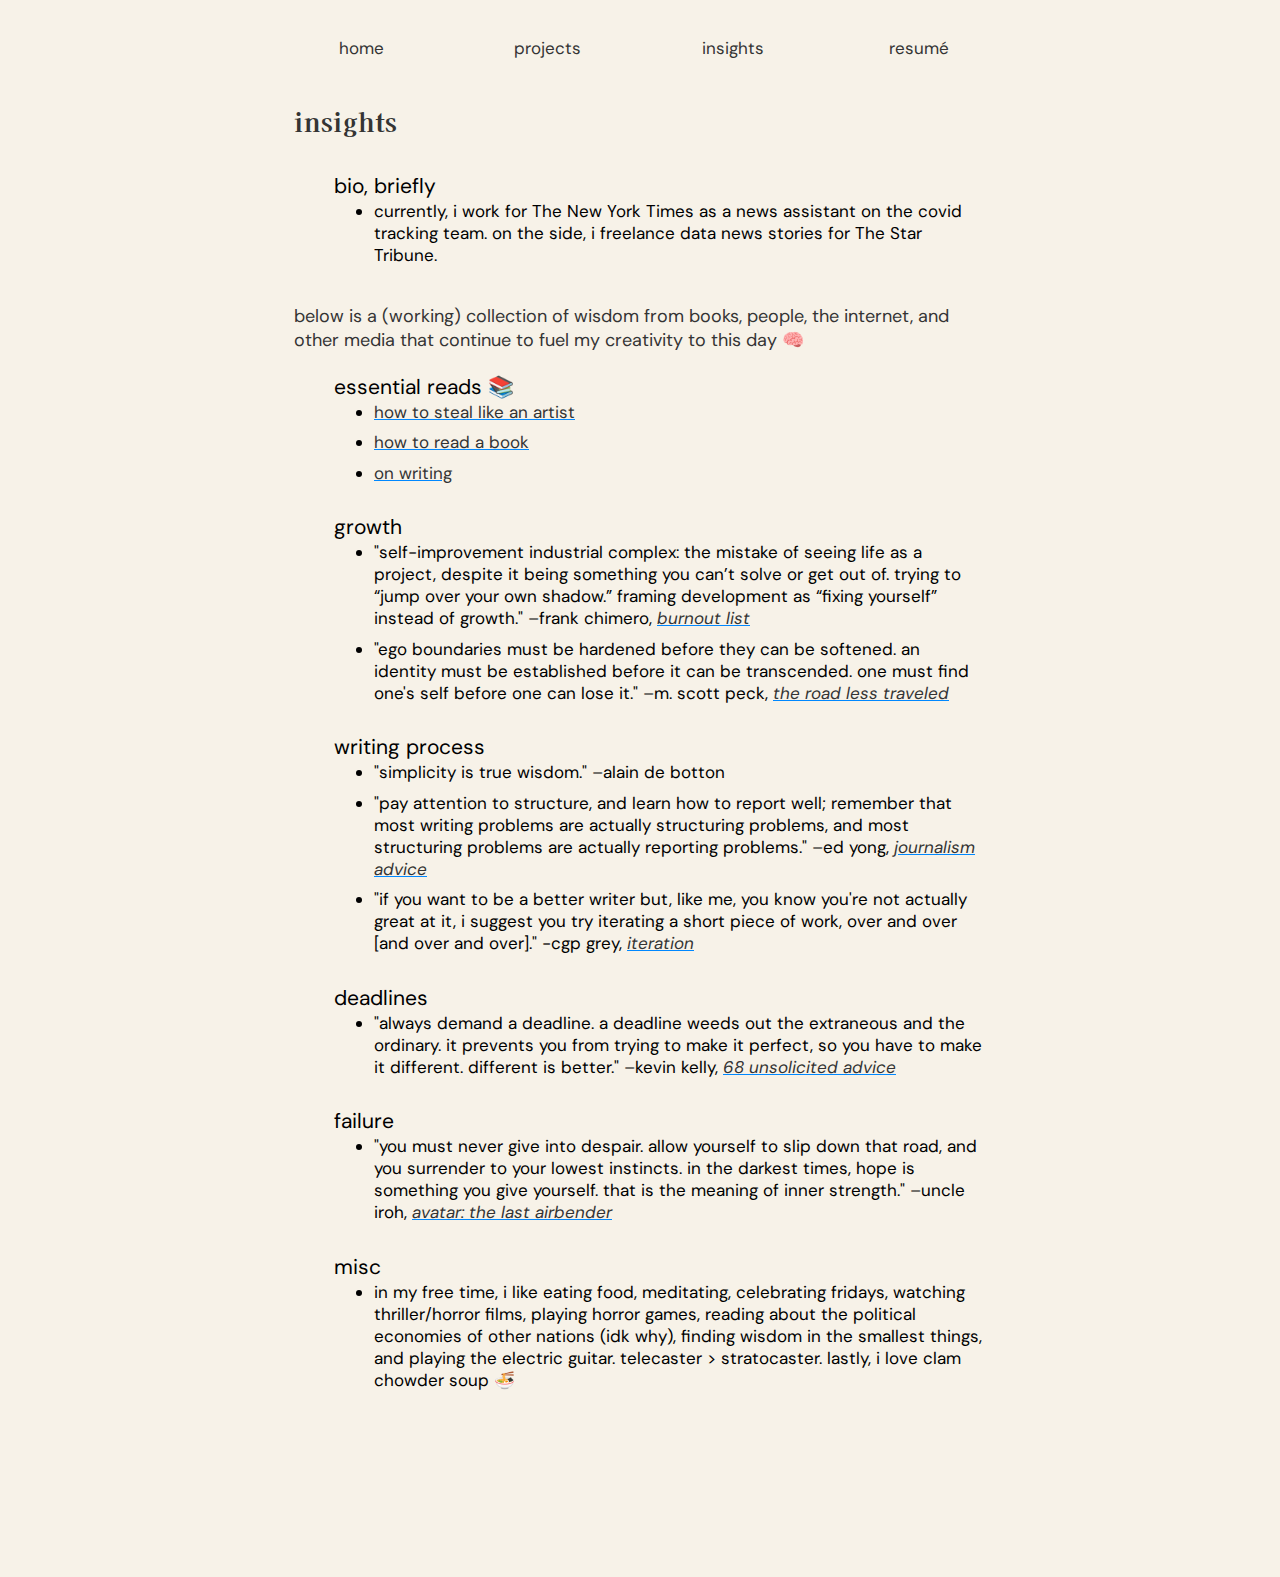
==== insights.html @ e1b5676a "brackets" ====
<!DOCTYPE html>
<html lang="en">

<head>
    <meta charset="UTF-8">
    <meta http-equiv="X-UA-Compatible" content="IE=edge">
    <meta name="viewport" content="width=device-width, initial-scale=1.0">
    <title>yves' insights</title>
    <link rel="stylesheet" href="style.css" />
    <link rel="stylesheet" href="https://cdnjs.cloudflare.com/ajax/libs/font-awesome/4.7.0/css/font-awesome.min.css" />
    <!-- Favicon-->
    <link rel="apple-touch-icon" sizes="180x180" href="images/apple-touch-icon.png" />
    <link rel="icon" type="image/png" sizes="32x32" href="images/favicon-32x32.png" />
    <link rel="icon" type="image/png" sizes="16x16" href="images/favicon-16x16.png" />
    <link rel="manifest" href="images/site.webmanifest" />
</head>

<body>
    <div id='content'>
        <div class='nav'>
            <p class='column'><a href="index.html">home</a></p>
            <p class='column'><a href="projects.html">projects</a></p>
            <p class='column'><a href="insights.html">insights</a></p>
            <p class='column'><a href="images/github-ydejesus-resume.pdf" target="_blank">resumé</a></p>
        </div>
        <div class="row-intro">
            <div class="column-intro">
                <div id="main">
                    <h3 id="main-2">
                        insights
                    </h3>
                    <ul class="insights-intro">
                        <li>bio, briefly
                            <ul>
                                <li>
                                    currently, i work for The New York Times as a news assistant on the covid tracking
                                    team. on the side, i freelance data news stories for The Star Tribune.
                                </li>
                            </ul>
                        </li>
                    </ul>
                    <p>below is a (working) collection of wisdom from books, people, the internet, and other media that
                        continue
                        to fuel
                        my
                        creativity to this day
                        🧠</p>
                    <ul class='insights-main'>
                        <li>Essential reads 📚
                            <ul>
                                <li>
                                    <a href='https://www.amazon.com/Steal-Like-Artist-Things-Creative/dp/0761169253'
                                        target='_blank' class='quotes'>How to Steal Like An Artist</a>
                                </li>
                                <li>
                                    <a href="https://www.amazon.com/How-Read-Book-Classic-Intelligent/dp/0671212095"
                                        target='_blank' class='quotes'>how to read a book</a>
                                </li>
                                <li>
                                    <a href="https://www.amazon.com/Writing-10th-Anniversary-Memoir-Craft/dp/1439156816"
                                        target='_blank' class='quotes'>on writing</a>
                                </li>
                            </ul>
                        </li>
                    </ul>
                    <ul class='insights-main'>
                        <li>Growth
                            <ul>
                                <li>
                                    "Self-improvement industrial complex: the mistake of seeing life as a project,
                                    despite it being something you can’t solve or get out of. Trying to “jump over your
                                    own shadow.” Framing development as “fixing yourself” instead of growth." –Frank
                                    Chimero,
                                    <a href='https://frankchimero.com/blog/2020/burnout-list/' target='_blank'><i
                                            class='quotes'>Burnout List</i></a>
                                </li>
                                <li>
                                    "ego boundaries must be hardened before they can be softened. an identity must be
                                    established before it can be transcended. one must find one's self before one can
                                    lose it." –M. Scott
                                    Peck,
                                    <a href='https://www.apnamba.com/Ebooks-pdf/The%20Road%20Less%20Traveled.pdf'
                                        target='_blank'><i class='quotes'>The Road Less Traveled</i></a>
                                </li>
                            </ul>
                        </li>
                    </ul>
                    <ul class='insights-main'>
                        <li>writing process
                            <ul>
                                <li>"simplicity is true wisdom." –Alain De Botton
                                </li>
                            </ul>
                            <ul>
                                <li>
                                    "Pay attention to structure, and learn how to report well; remember that most
                                    writing problems are actually structuring problems, and most structuring problems
                                    are actually reporting problems." –Ed Yong, <a href='https://edyong.me/new-page'
                                        target='_blank'><i class='quotes'>journalism advice</i></a>
                                </li>
                                <li>
                                    "If you want to be a better writer but, like me, you know you're not actually great
                                    at it, I suggest you try iterating a short piece of work, over and over [and over
                                    and over]." -CGP Grey,
                                    <a href='https://www.cgpgrey.com/blog/iteration' target='_blank'><i
                                            class='quotes'>iteration</i></a>
                                </li>
                            </ul>
                        </li>
                    </ul>
                    <ul class='insights-main'>
                        <li>Deadlines
                            <ul>
                                <li>
                                    "Always demand a deadline. A deadline weeds out the extraneous and the ordinary. It
                                    prevents you from trying to make it perfect, so you have to make it different.
                                    Different is better." –Kevin Kelly, <a
                                        href='https://kk.org/thetechnium/68-bits-of-unsolicited-advice/'
                                        target='_blank'><i class='quotes'>68 Unsolicited Advice</i></a>
                                </li>
                            </ul>
                        </li>
                    </ul>
                    <ul class='insights-main'>
                        <li>Failure
                            <ul>
                                <li>"You must never give into despair. Allow yourself to slip down that road, and you
                                    surrender to your lowest instincts. In the darkest times, hope is something you give
                                    yourself. That is the meaning of inner strength." –Uncle Iroh, <a
                                        href='https://www.youtube.com/watch?v=63yn8aCxO84' target='_blank'><i
                                            class='quotes'>Avatar: The Last Airbender</i></a>
                                </li>
                            </ul>
                        </li>
                    </ul>
                    <ul class='insights-main'>
                        <li>Misc
                            <ul>
                                <li>
                                    in my free time, I like eating food, meditating, celebrating
                                    fridays, watching thriller/horror films, playing horror games, reading about
                                    the
                                    political economies of other nations (idk why), finding wisdom in the smallest
                                    things, and playing the
                                    electric guitar. telecaster >
                                    stratocaster. Lastly, i love clam chowder soup 🍜
                                </li>
                            </ul>
                        </li>
                    </ul>
                    <br />
                </div>
            </div>
        </div>
</body>

</html>
---- style.css ----
@import url("https://fonts.googleapis.com/css2?family=DM+Sans&display=swap");
@import url("https://fonts.googleapis.com/css2?family=Kaisei+Tokumin&display=swap");

html,
body {
  margin: auto;
  padding: 10px;
  background: #f7f2e8;
}

#content {
  margin: auto;
  width: 60%;
}

.nav {
  text-align: center;
  display: flex;
}

.column {
  flex: 50%;
}

#main {
  font-size: 21px;
  padding-left: 26px;
  padding-right: 26px;
  padding-bottom: 15%;
}

#main-2 {
  font-size: 26px;
  color: #343434;
  padding-bottom: 1%;
}

#panda {
  text-decoration: #0088ff;
  text-decoration-line: underline;
}

h3 {
  font-family: "Kaisei Tokumin", serif;
}

p {
  color: #343434;
  text-transform: lowercase;
  font-family: "DM Sans", sans-serif;
  font-size: 18px;
}

p.column {
  font-size: 17px;
}

a {
  text-decoration: none;
}

a:link {
  color: #343434;
}

a:visited {
  color: #343434;
}

a:hover {
  color: #34343472;
}

.row-intro {
  display: grid;
  grid-template-columns: repeat(auto-fit, minmax(240px, 1fr));
}

#yves {
  width: 40%;
  margin-bottom: 50px;
  box-shadow: 10px 10px #0088ff;
  display: block;
  margin-left: auto;
  margin-right: auto;
}

#yves2 {
  width: 20%;
  height: auto;
  float: right;
  margin-left: 4rem;
  margin-bottom: 1rem;
  padding-right: 5%;
  shape-outside: circle();
}

#icons:hover {
  cursor: pointer;
}

.fa {
  margin-right: 10px;
}

#para-content {
  padding-bottom: 25%;
}
 
/* start of projects styling */

h2 {
  font-size: 30px;
}

.wrapper {
  display: grid;
  grid-template-columns: repeat(auto-fit, minmax(200px, 1fr));
  grid-auto-rows: 200px;
  grid-gap: 30px;
  padding-left: 25px;
  padding-right: 25px;
}

.box {
  color: #fff;
  border-radius: 0px;
  padding: 0px;
  object-fit: contain;
}

.project {
  margin-left: auto;
  margin-right: auto;
  width: 100%;
  height: 100%;
  display: grid;
  object-fit: cover;
  box-shadow: 10px 10px #343434;
}

/* start of insights styling */

.insights-intro {
  list-style-type: none;
  font-family: "DM Sans", sans-serif;
}

.insights-intro > li li {
  list-style-type: disc;
  font-family: "DM Sans", sans-serif;
  font-size: 17px;
  padding-bottom: 1em;
}

.insights-main {
  list-style-type: none;
  font-family: "DM Sans", sans-serif;
  text-transform: lowercase;
}

.insights-main > li li {
  list-style-type: none;
  font-family: "DM Sans", sans-serif;
  text-transform: lowercase;
  list-style-type: disc;
  font-size: 17px;
  padding-bottom: 0.5em;
}


.quotes {
  text-decoration: #0088ff;
  text-decoration-line: underline;
}
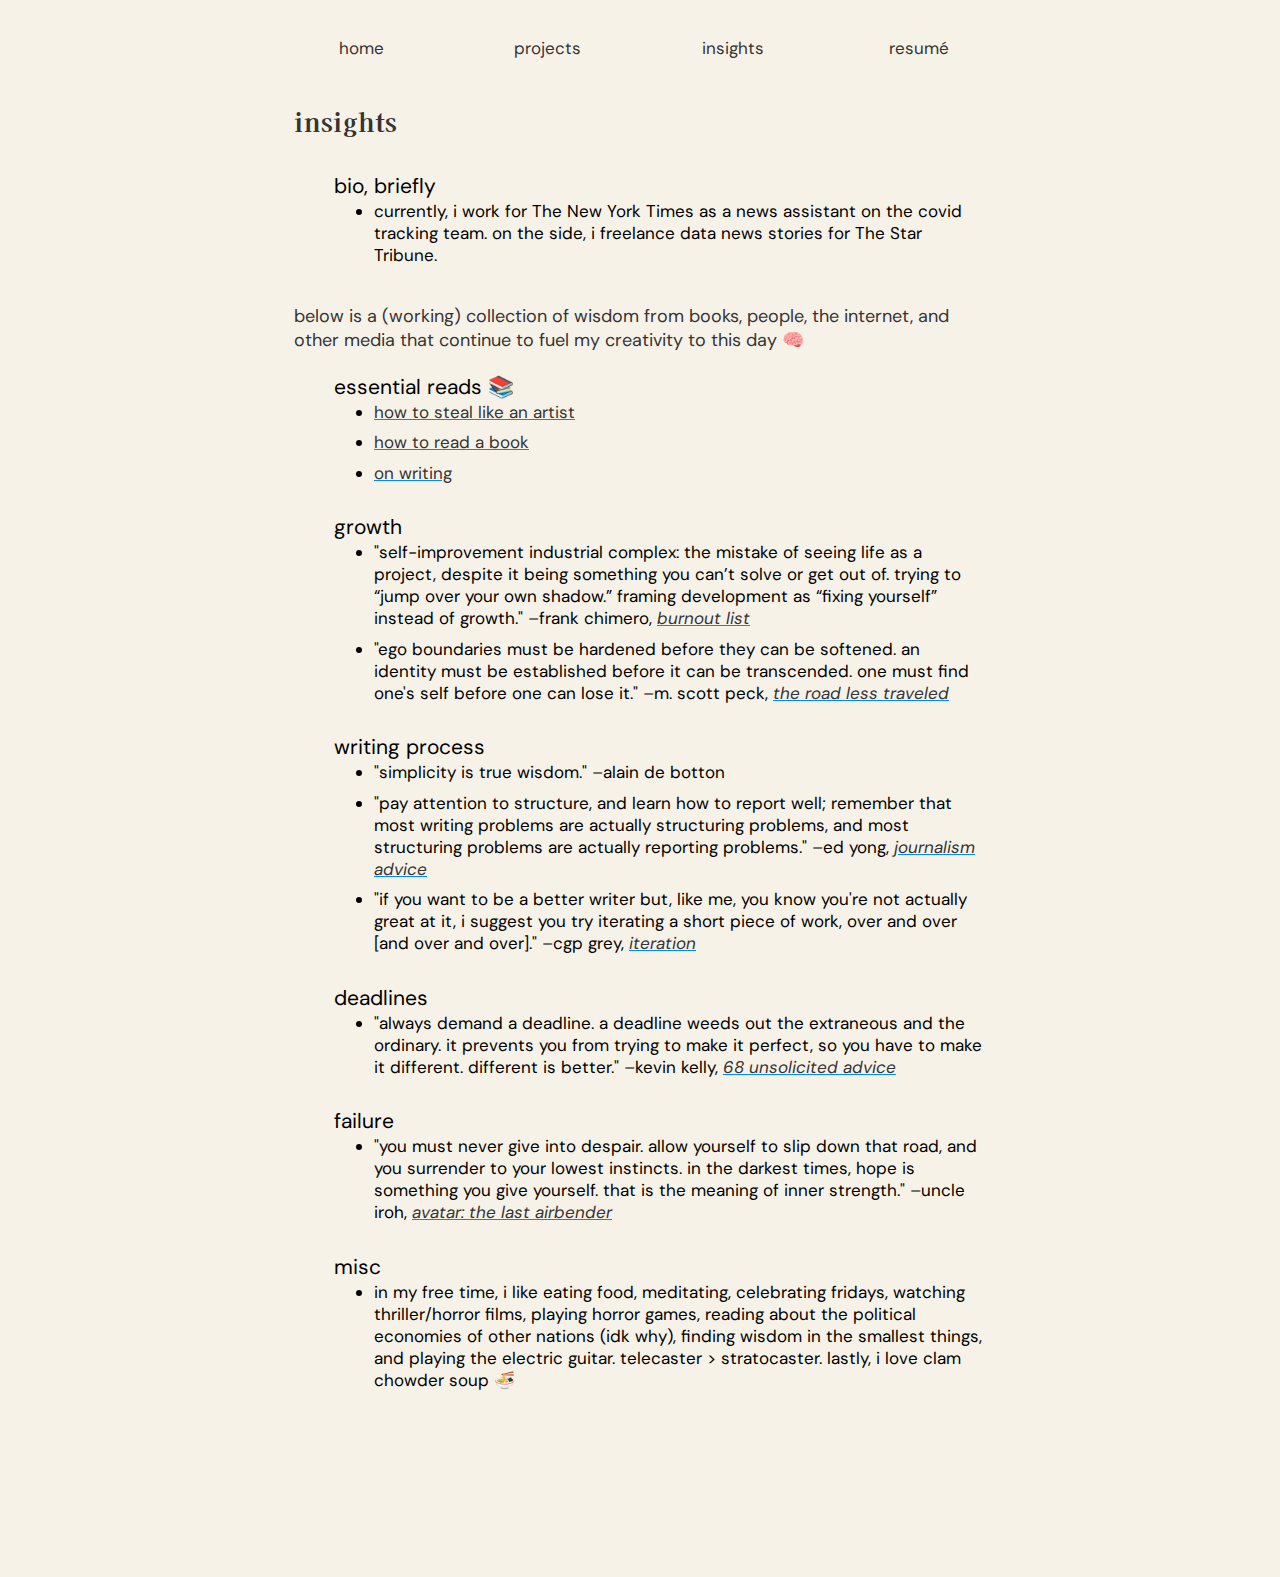
==== commit ea958135: "emdash" ====
--- a/insights.html
+++ b/insights.html
@@ -101,7 +101,7 @@
                                 <li>
                                     "If you want to be a better writer but, like me, you know you're not actually great
                                     at it, I suggest you try iterating a short piece of work, over and over [and over
-                                    and over]." -CGP Grey,
+                                    and over]." –CGP Grey,
                                     <a href='https://www.cgpgrey.com/blog/iteration' target='_blank'><i
                                             class='quotes'>iteration</i></a>
                                 </li>
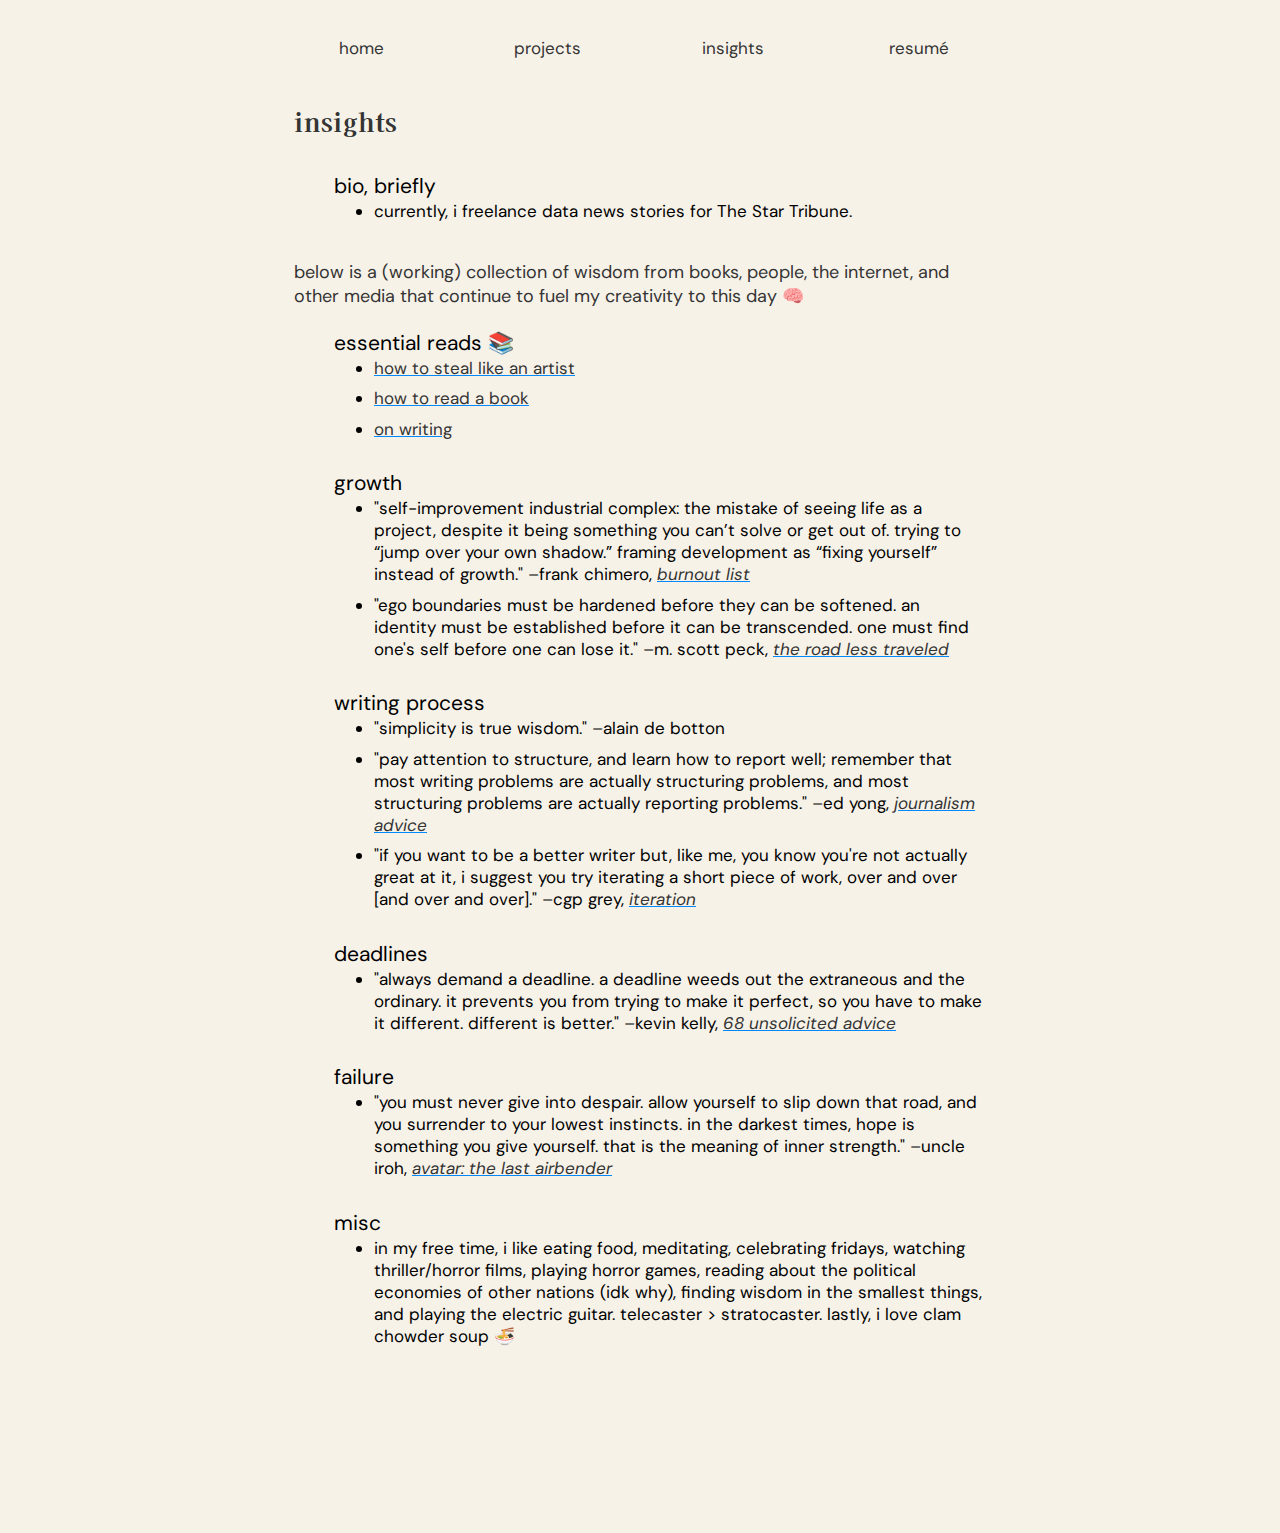
==== commit 881e61f9: "no more nyt" ====
--- a/insights.html
+++ b/insights.html
@@ -33,8 +33,7 @@
                         <li>bio, briefly
                             <ul>
                                 <li>
-                                    currently, i work for The New York Times as a news assistant on the covid tracking
-                                    team. on the side, i freelance data news stories for The Star Tribune.
+                                    currently, i freelance data news stories for The Star Tribune.
                                 </li>
                             </ul>
                         </li>
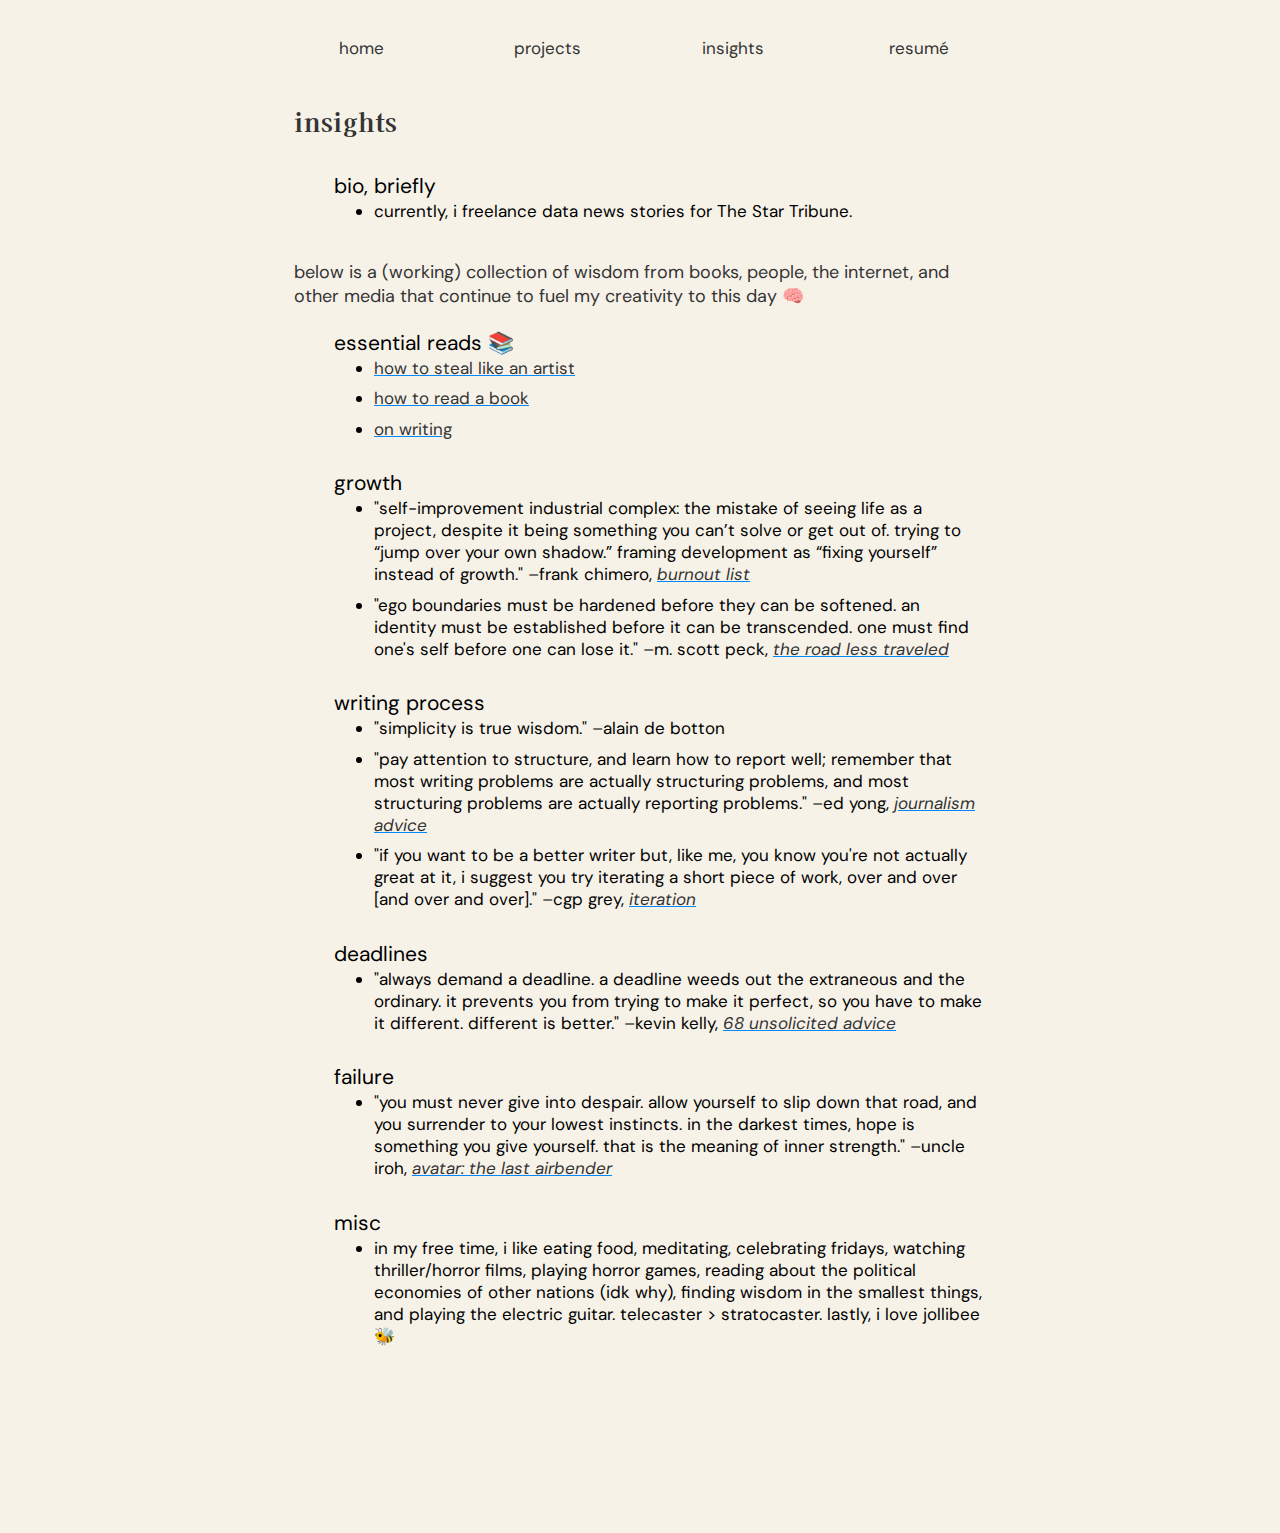
==== commit 1ad6e9d9: "bee" ====
--- a/insights.html
+++ b/insights.html
@@ -142,7 +142,7 @@
                                     political economies of other nations (idk why), finding wisdom in the smallest
                                     things, and playing the
                                     electric guitar. telecaster >
-                                    stratocaster. Lastly, i love clam chowder soup 🍜
+                                    stratocaster. Lastly, i love jollibee 🐝
                                 </li>
                             </ul>
                         </li>
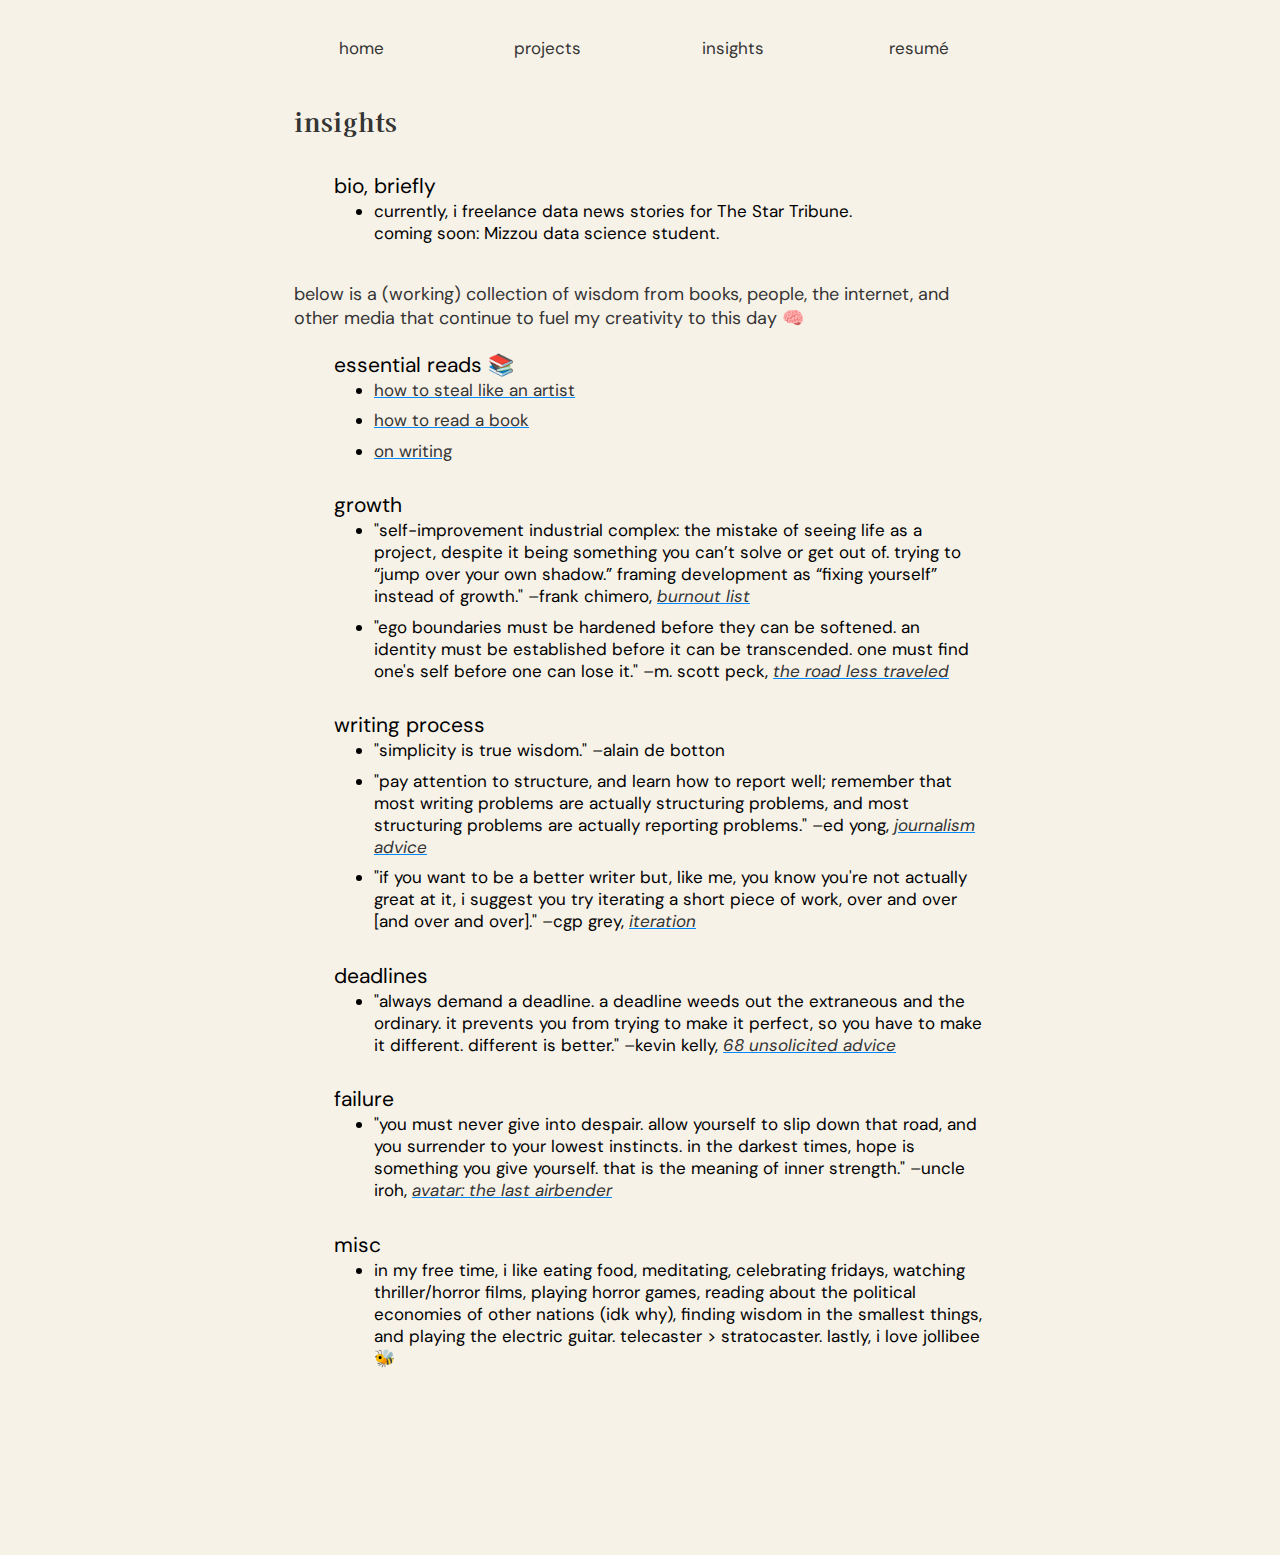
==== commit 5c0b9b54: "mizzou" ====
--- a/insights.html
+++ b/insights.html
@@ -33,7 +33,8 @@
                         <li>bio, briefly
                             <ul>
                                 <li>
-                                    currently, i freelance data news stories for The Star Tribune.
+                                    currently, i freelance data news stories for The Star Tribune. </br>coming soon:
+                                    Mizzou data science student.
                                 </li>
                             </ul>
                         </li>
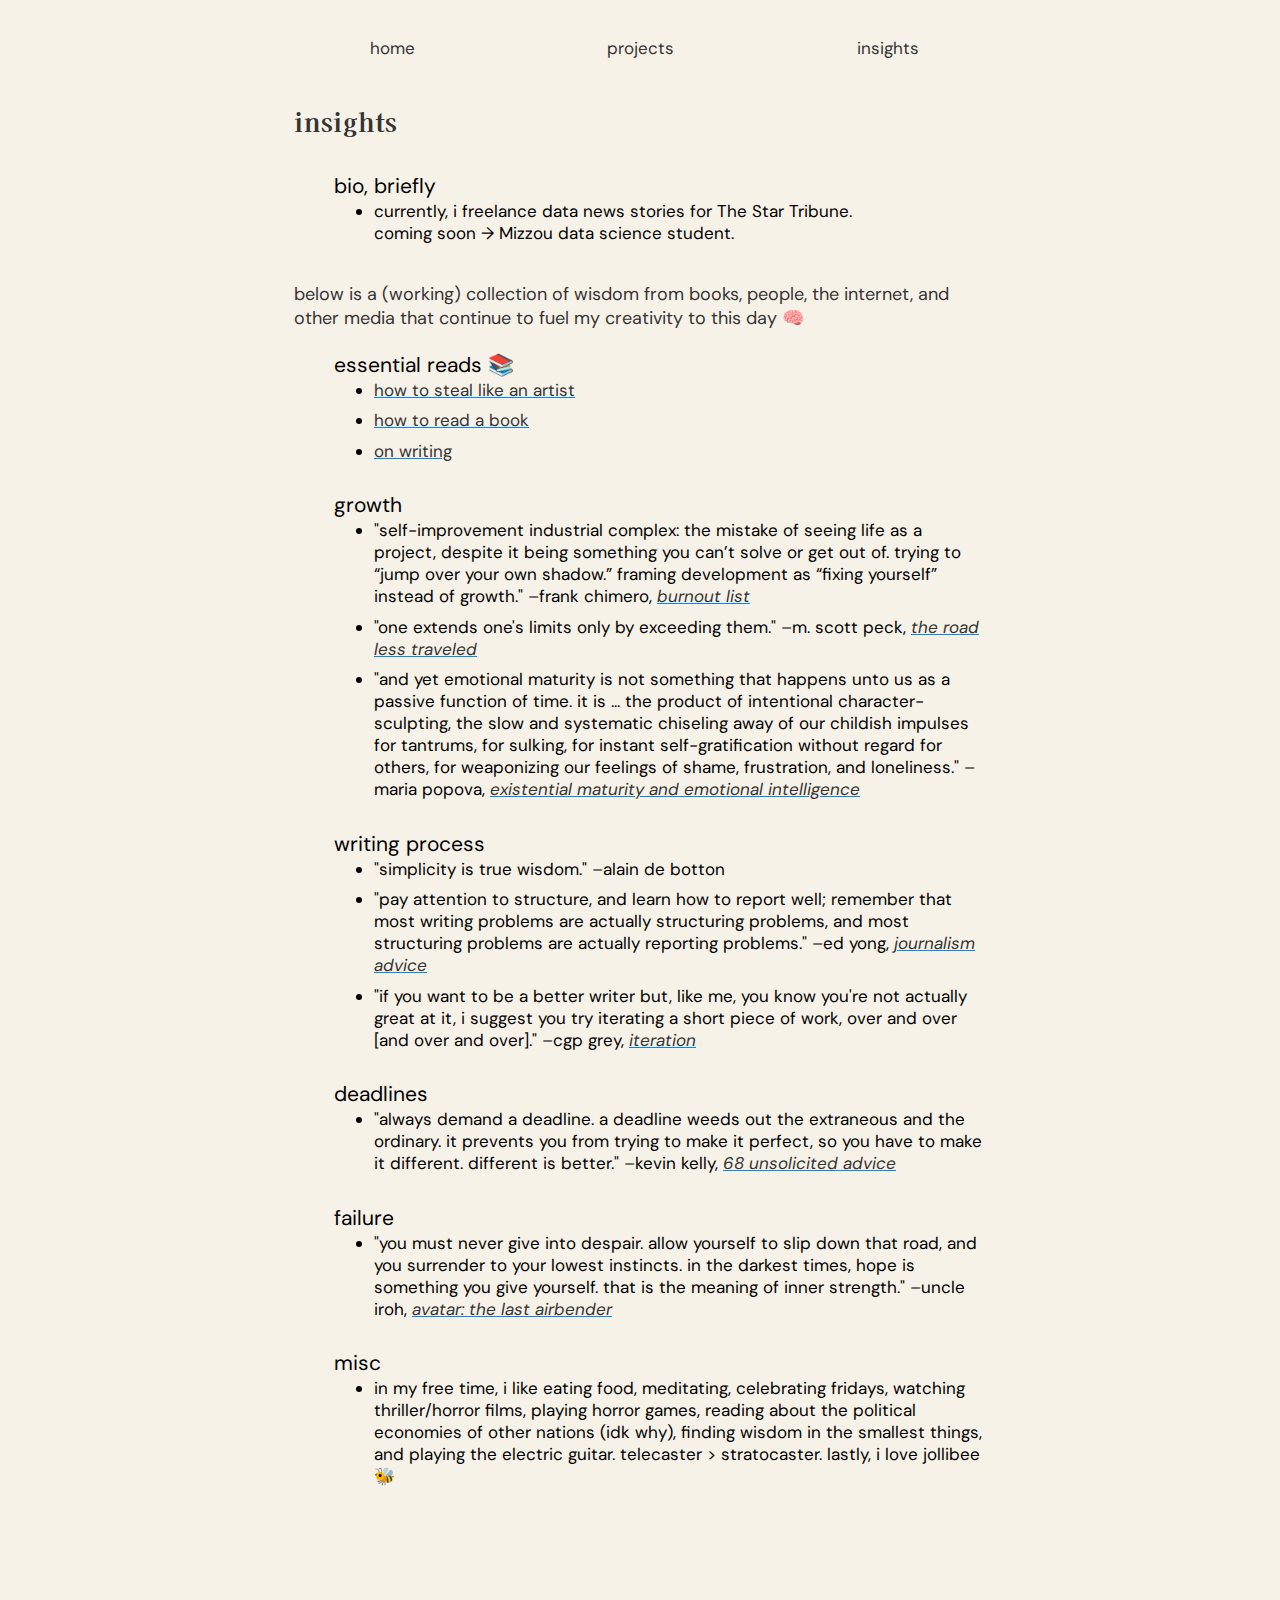
==== commit d988d2ff: "insightse" ====
--- a/insights.html
+++ b/insights.html
@@ -21,7 +21,7 @@
             <p class='column'><a href="index.html">home</a></p>
             <p class='column'><a href="projects.html">projects</a></p>
             <p class='column'><a href="insights.html">insights</a></p>
-            <p class='column'><a href="images/github-ydejesus-resume.pdf" target="_blank">resumé</a></p>
+            <!--<p class='column'><a href="images/github-ydejesus-resume.pdf" target="_blank">resumé</a></p>-->
         </div>
         <div class="row-intro">
             <div class="column-intro">
@@ -33,7 +33,7 @@
                         <li>bio, briefly
                             <ul>
                                 <li>
-                                    currently, i freelance data news stories for The Star Tribune. </br>coming soon:
+                                    currently, i freelance data news stories for The Star Tribune. </br>coming soon →
                                     Mizzou data science student.
                                 </li>
                             </ul>
@@ -75,12 +75,20 @@
                                             class='quotes'>Burnout List</i></a>
                                 </li>
                                 <li>
-                                    "ego boundaries must be hardened before they can be softened. an identity must be
-                                    established before it can be transcended. one must find one's self before one can
-                                    lose it." –M. Scott
+                                    "one extends one's limits only by exceeding them." –M. Scott
                                     Peck,
                                     <a href='https://www.apnamba.com/Ebooks-pdf/The%20Road%20Less%20Traveled.pdf'
                                         target='_blank'><i class='quotes'>The Road Less Traveled</i></a>
+                                </li>
+                                <li>
+                                    "And yet emotional maturity is not something that happens unto us as a passive
+                                    function of time. It is ... the product of intentional character-sculpting, the slow
+                                    and systematic chiseling away of our childish impulses for tantrums, for sulking,
+                                    for instant self-gratification without regard for others, for weaponizing our
+                                    feelings of shame, frustration, and loneliness." –maria popova, <a
+                                        href="https://www.themarginalian.org/2019/11/25/the-school-of-life-book/"
+                                        target="_blank"><i class="quotes">existential maturity and emotional
+                                            intelligence</i></a>
                                 </li>
                             </ul>
                         </li>
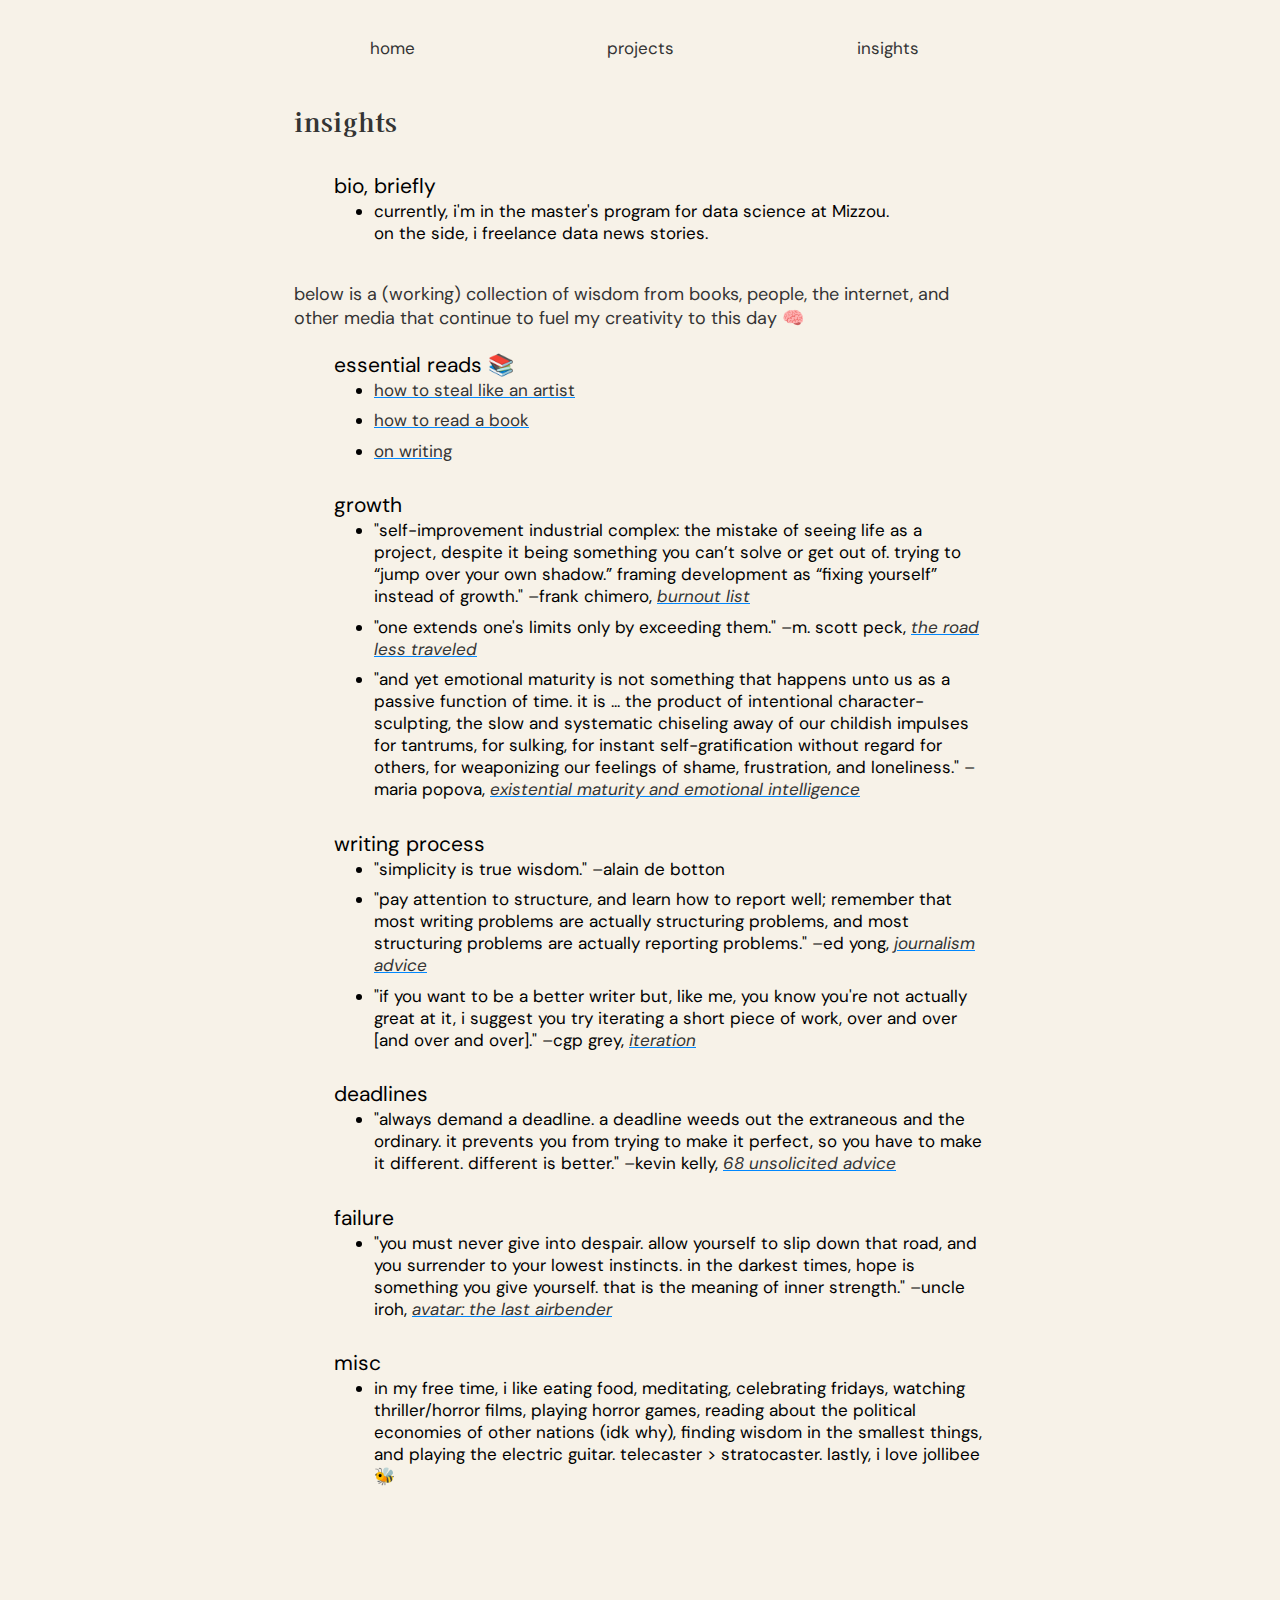
==== commit 44dde1df: "mizzou" ====
--- a/insights.html
+++ b/insights.html
@@ -33,8 +33,8 @@
                         <li>bio, briefly
                             <ul>
                                 <li>
-                                    currently, i freelance data news stories for The Star Tribune. </br>coming soon →
-                                    Mizzou data science student.
+                                    currently, i'm in the master's program for data science at Mizzou. </br>on the side,
+                                    i freelance data news stories.
                                 </li>
                             </ul>
                         </li>
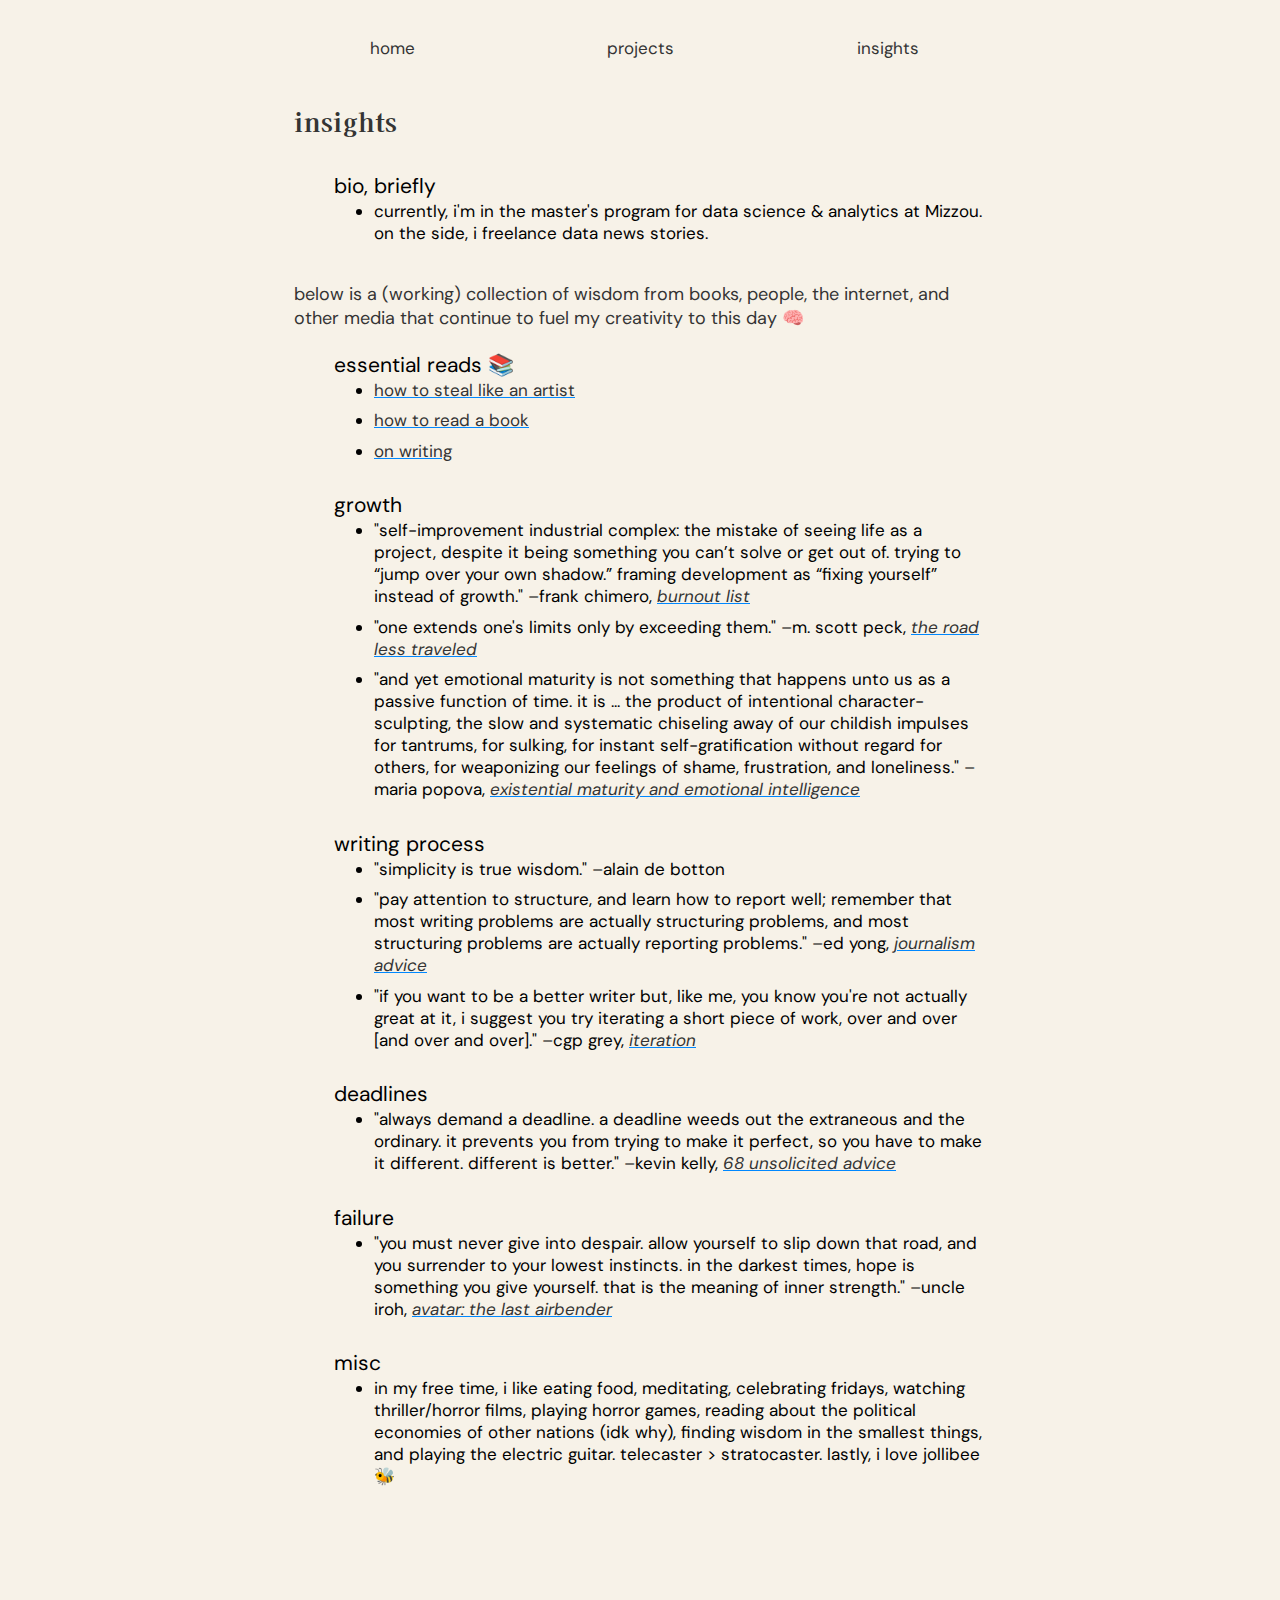
==== commit 8517639e: "missou" ====
--- a/insights.html
+++ b/insights.html
@@ -33,7 +33,8 @@
                         <li>bio, briefly
                             <ul>
                                 <li>
-                                    currently, i'm in the master's program for data science at Mizzou. </br>on the side,
+                                    currently, i'm in the master's program for data science & analytics at Mizzou.
+                                    </br>on the side,
                                     i freelance data news stories.
                                 </li>
                             </ul>
